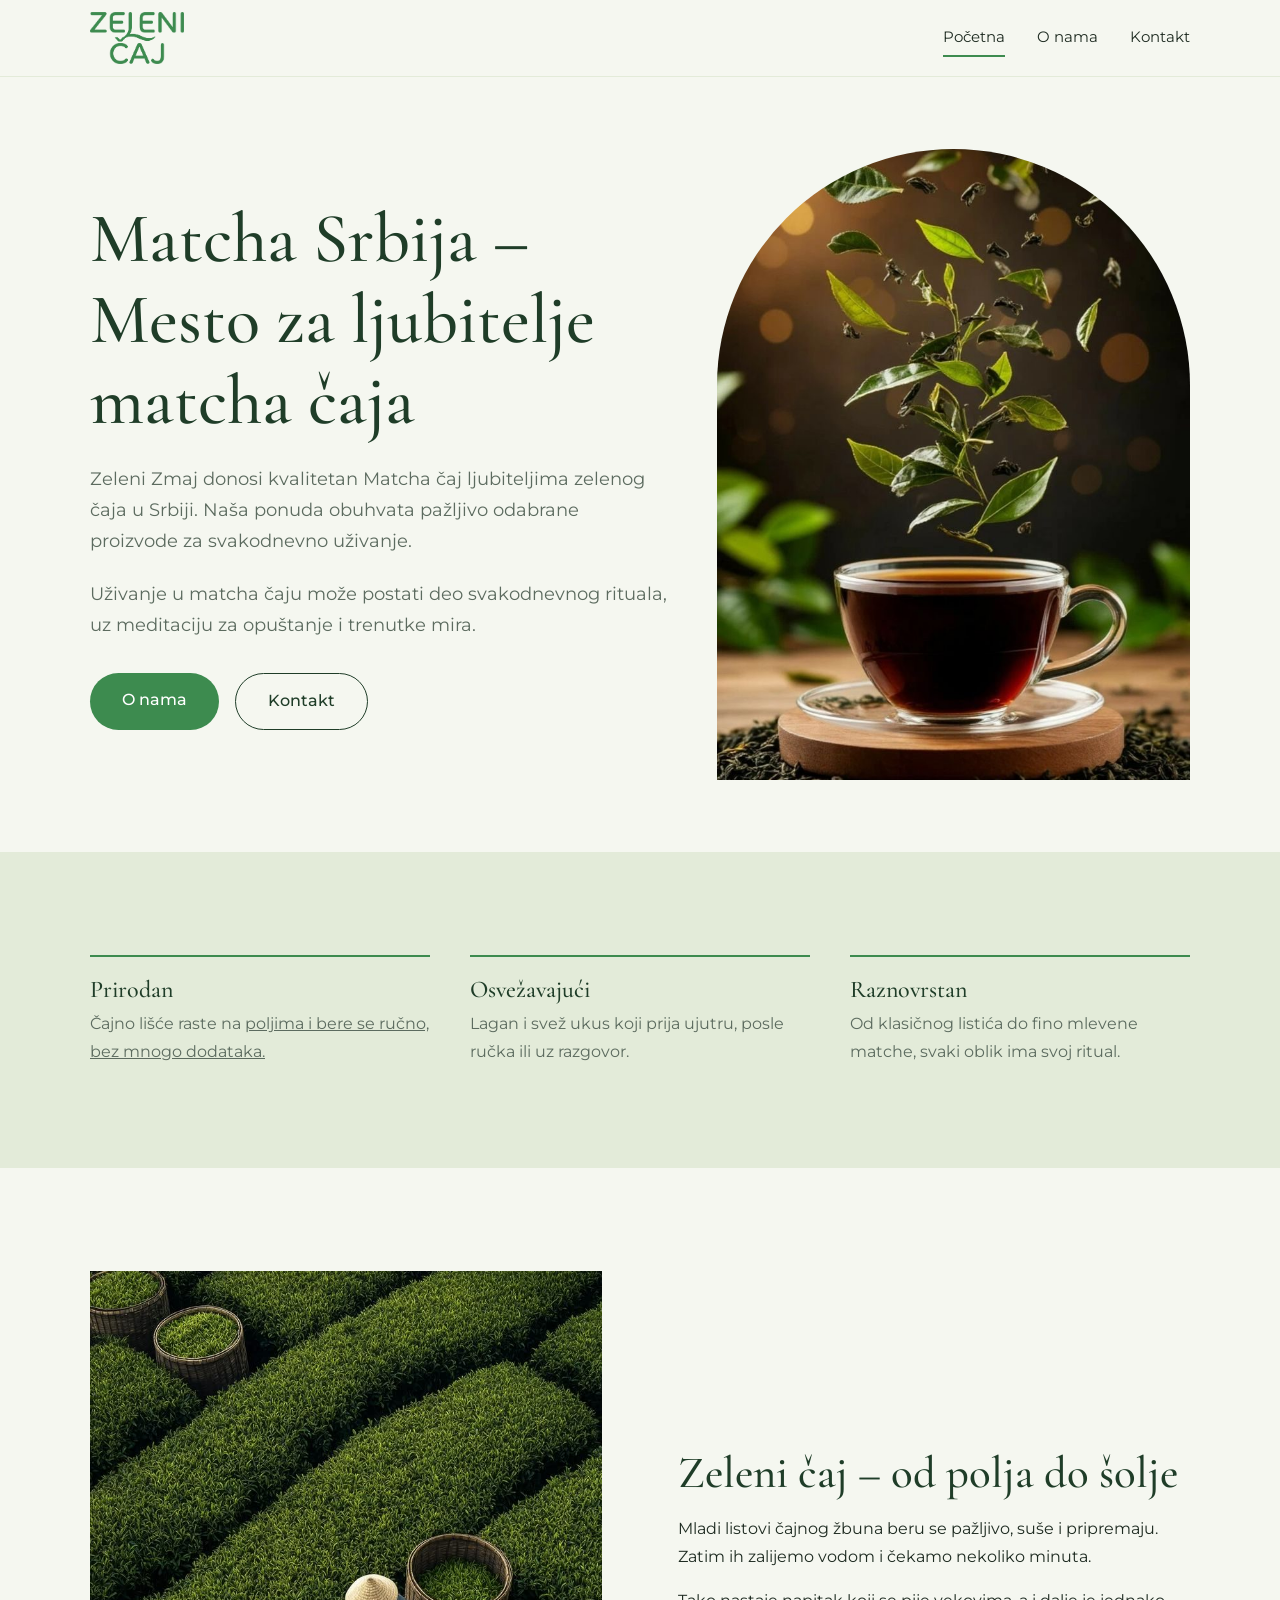
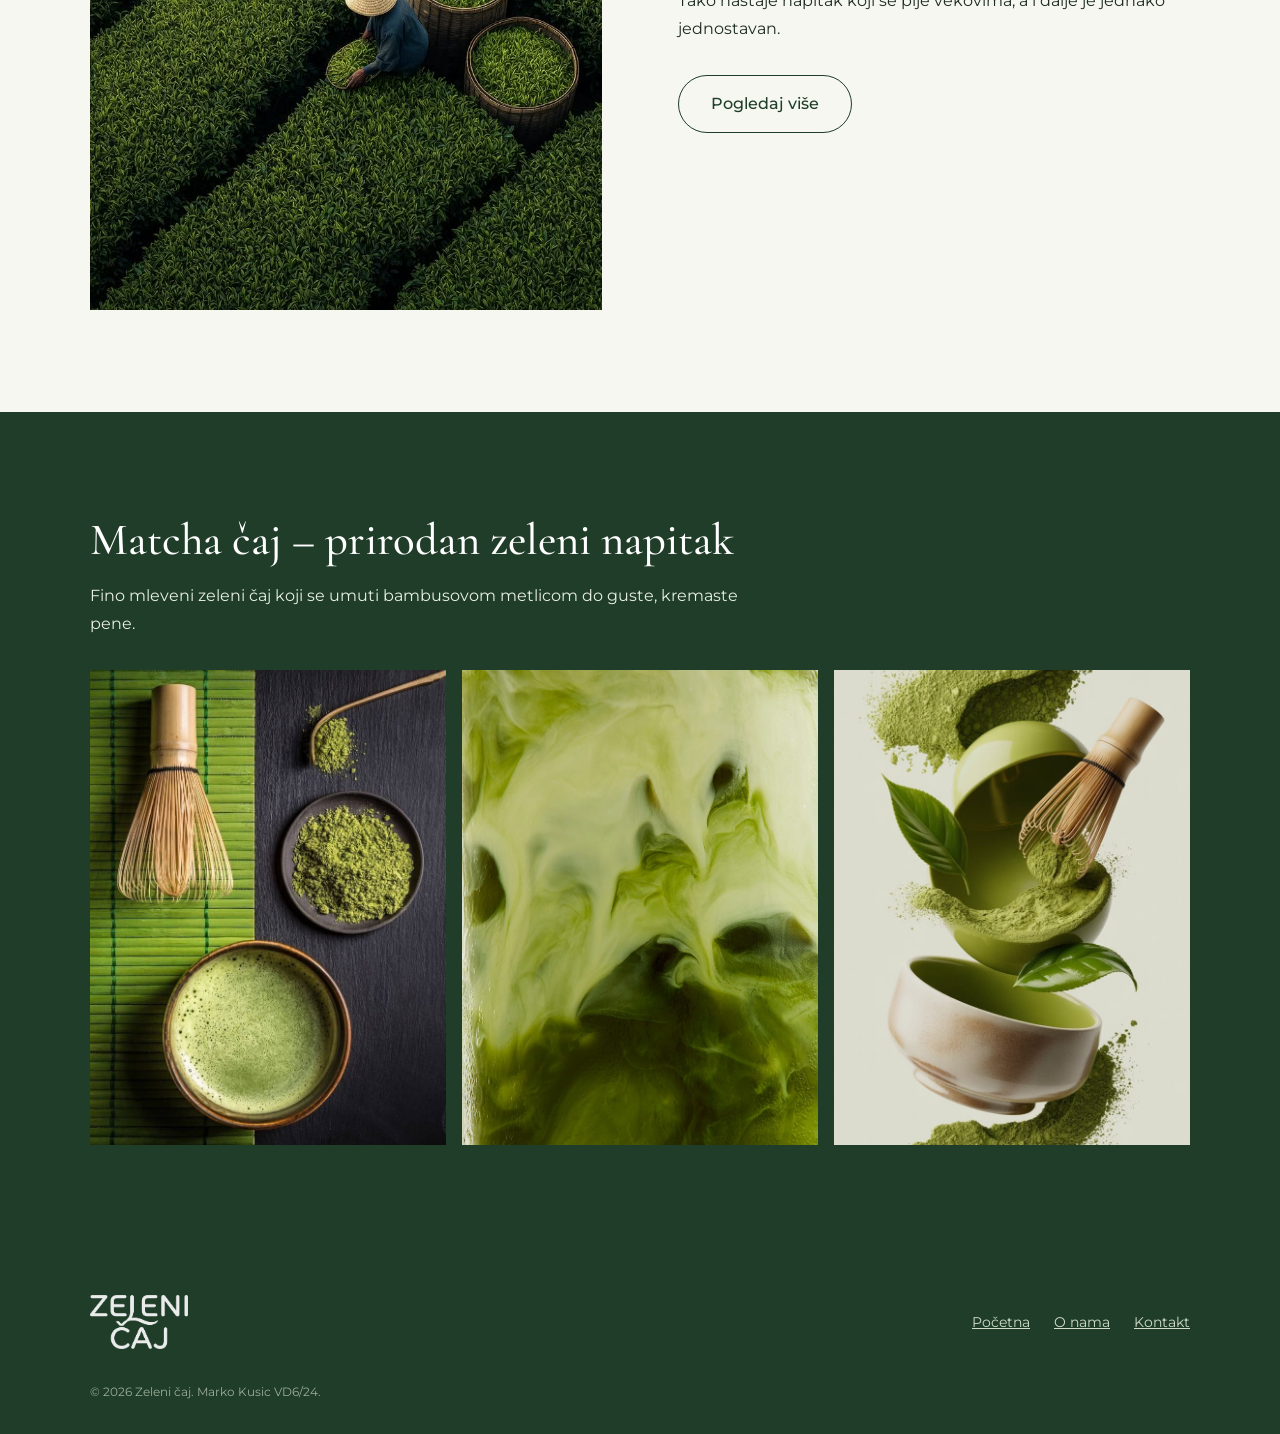
==== index.html @ 13970511 "Update index.html" ====
<!DOCTYPE html>
<html lang="sr">
<head>
<meta charset="UTF-8">
<meta name="viewport" content="width=device-width, initial-scale=1">
<meta name="author" content = "Marko Kusic VD6/24"> 
<title>Početna | Zeleni čaj</title>
<meta name="description" content="Zeleni čaj – prirodan i osvežavajući.">
<!-- 1. Title -->
    <title>Matcha Srbija – Matcha čaj i zeleni čaj | Zeleni Zmaj</title>

    <!-- 2. Meta Description -->
    <meta name="description" content="Otkrijte Matcha čaj u Srbiji i upoznajte prednosti zelenog čaja. Istražite ponudu, saznajte cenu zelenog čaja i otkrijte kako meditacija uz matchu doprinosi opuštanju.">

    <!-- 3. Meta Keywords -->
    <meta name="keywords" content="Meditacija za opuštanje, Matcha Srbija, čaj zeleni zmaj, zeleni čaj cena, Matcha čaj">
<link rel="icon" href="favicon/favicon.ico">
<link rel="preconnect" href="https://fonts.googleapis.com">
<link rel="stylesheet" href="https://fonts.googleapis.com/css2?family=Cormorant+Garamond:wght@400;500;600&family=Montserrat:wght@400;500&display=swap">
<link rel="stylesheet" href="css/style.css">
</head>
<body>
<header class="zaglavlje">
<div class="okvir zaglavlje-red">
<a href="index.html" class="logo"><img src="img/logo-mali.png" alt="Zeleni čaj – početna"></a>
<button class="meni-dugme" aria-expanded="false" aria-controls="meni">Meni</button>
<nav class="meni" id="meni"><a href="index.html" aria-current="page">Početna</a><a href="o-nama.html">O nama</a><a href="kontakt.html">Kontakt</a></nav>
</div>
</header>
<main>
<section class="okvir hero">
<div>
<h1>Matcha Srbija – Mesto za ljubitelje matcha čaja</h1>
<p>Zeleni Zmaj donosi kvalitetan Matcha čaj ljubiteljima
zelenog čaja u Srbiji. Naša ponuda obuhvata pažljivo
odabrane proizvode za svakodnevno uživanje.</p>
<p>
Uživanje u matcha čaju može postati deo svakodnevnog
rituala, uz meditaciju za opuštanje i trenutke mira.
</p>
<div class="dugmad"><a class="dugme" href="o-nama.html">O nama</a><a class="dugme obrub" href="kontakt.html">Kontakt</a></div>
</div>
<img class="luk" src="img/solja-listovi.jpg" alt="Matcha čaj za meditaciju i opuštanje">
</section>

<section class="sekcija svetla">
<div class="okvir tri">
<div><h3>Prirodan</h3><p>Čajno lišće raste na <a href = "https://freskavojvodine.jimdofree.com/polja-i-priroda-vojvodine/">poljima i bere se ručno, bez mnogo dodataka.</a></p></div>
<div><h3>Osvežavajući</h3><p>Lagan i svež ukus koji prija ujutru, posle ručka ili uz razgovor.</p></div>
<div><h3>Raznovrstan</h3><p>Od klasičnog listića do fino mlevene matche, svaki oblik ima svoj ritual.</p></div>
</div>
</section>

<section class="sekcija">
<div class="okvir dva">
<img src="img/polje.jpg" alt="Berač čaja među redovima čajnog žbunja">
<div>
<h2>Zeleni čaj – od polja do šolje</h2>
<p>Mladi listovi čajnog žbuna beru se pažljivo, suše i pripremaju. Zatim ih zalijemo vodom i čekamo nekoliko minuta.</p>
<p>Tako nastaje napitak koji se pije vekovima, a i dalje je jednako jednostavan.</p>
<div class="dugmad"><a class="dugme obrub" href="o-nama.html">Pogledaj više</a></div>
</div>
</div>
</section>

<section class="sekcija tamna">
<div class="okvir">
<h2>Matcha čaj – prirodan zeleni napitak</h2>
<p>Fino mleveni zeleni čaj koji se umuti bambusovom metlicom do guste, kremaste pene.</p>
<div class="traka">
<img src="img/set.jpg" alt="Matcha set sa metlicom, prahom i šoljom">
<img src="img/mleko.jpg" alt="Matcha pomešana sa mlekom">
<img src="img/lebdeci.jpg" alt="Matcha prah, listovi i činija">
</div>
</div>
</section>
</main>
<footer class="podnozje">
<div class="okvir">
<div class="podnozje-red">
<img src="img/logo-mali.png" alt="Zeleni čaj">
<nav><a href="index.html">Početna</a><a href="o-nama.html">O nama</a><a href="kontakt.html">Kontakt</a></nav>
</div>
<small>© 2026 Zeleni čaj. Marko Kusic VD6/24.</small>
</div>
</footer>
<script src="js/script.js"></script>
</body>
</html>
---- css/style.css ----
:root{--pozadina:#f5f7f0;--tekst:#1e2b21;--zelena:#3d8b4f;--tamna:#1f3d28;--svetla:#e3ebd9;--siva:#5c6b5f}
*{box-sizing:border-box;margin:0;padding:0}
html{scroll-behavior:smooth}
body{font-family:'Montserrat',system-ui,sans-serif;font-size:16px;line-height:1.75;color:var(--tekst);background:var(--pozadina)}
img{display:block;max-width:100%}
a{color:inherit}
:focus-visible{outline:2px solid var(--zelena);outline-offset:3px}
h1,h2,h3{font-family:'Cormorant Garamond',Georgia,serif;font-weight:500;line-height:1.15;color:var(--tamna)}
h1{font-size:clamp(2.6rem,6vw,4.4rem)}
h2{font-size:clamp(1.9rem,4vw,2.8rem);margin-bottom:1rem}
h3{font-size:1.5rem;margin-bottom:.4rem}
p{max-width:60ch}
.okvir{width:min(1100px,100% - 2.5rem);margin-inline:auto}
.sekcija{padding:clamp(3.5rem,8vw,6.5rem) 0}
.tamna{background:var(--tamna);color:#e8efe2}
.tamna h2{color:#fff}
.svetla{background:var(--svetla)}

/* zaglavlje */
.zaglavlje{position:sticky;top:0;z-index:10;background:var(--pozadina);border-bottom:1px solid var(--svetla)}
.zaglavlje-red{display:flex;align-items:center;justify-content:space-between;min-height:76px}
.logo img{height:52px;width:auto}
.meni{display:flex;gap:2rem}
.meni a{text-decoration:none;font-size:.95rem;padding:.3rem 0;border-bottom:2px solid transparent}
.meni a:hover,.meni a[aria-current]{border-color:var(--zelena)}
.meni-dugme{display:none;background:none;border:1px solid var(--zelena);color:var(--tamna);font:inherit;padding:.4rem 1rem;border-radius:2rem;cursor:pointer}

/* dugmad */
.dugme{display:inline-block;background:var(--zelena);color:#fff;text-decoration:none;font:inherit;font-weight:500;border:0;padding:.85rem 2rem;border-radius:3rem;cursor:pointer;transition:background .2s}
.dugme:hover{background:var(--tamna)}
.dugme.obrub{background:none;color:var(--tamna);border:1px solid var(--tamna)}
.dugme.obrub:hover{background:var(--tamna);color:#fff}
.dugmad{display:flex;flex-wrap:wrap;gap:1rem;margin-top:2rem}

/* početna */
.hero{display:grid;grid-template-columns:1.1fr .9fr;gap:3rem;align-items:center;padding:clamp(2rem,6vw,4.5rem) 0}
.hero p{margin-top:1.4rem;color:var(--siva);font-size:1.1rem}
.luk{border-radius:999px 999px 0 0;object-fit:cover;width:100%;aspect-ratio:3/4}
.tri{display:grid;grid-template-columns:repeat(3,1fr);gap:2.5rem}
.tri div{border-top:2px solid var(--zelena);padding-top:1.2rem}
.tri p{color:var(--siva)}
.dva{display:grid;grid-template-columns:1fr 1fr;gap:clamp(2rem,6vw,5rem);align-items:center}
.dva img{width:100%;aspect-ratio:4/5;object-fit:cover}
.dva p+p{margin-top:1rem}
.traka{display:grid;grid-template-columns:repeat(3,1fr);gap:1rem;margin-top:2rem}
.traka img{width:100%;aspect-ratio:3/4;object-fit:cover}

/* galerija */
.uvod{padding:clamp(3rem,7vw,5rem) 0 1rem}
.uvod p{margin-top:1rem;color:var(--siva)}
.galerija{columns:3 240px;column-gap:1rem}
.galerija img{width:100%;margin-bottom:1rem;cursor:zoom-in;break-inside:avoid}
.svetlo-okno{position:fixed;inset:0;background:rgba(20,35,25,.92);display:none;place-items:center;z-index:20;cursor:zoom-out;padding:1rem}
.svetlo-okno.otvoreno{display:grid}
.svetlo-okno img{max-height:92vh;width:auto;max-width:100%;object-fit:contain}

/* kontakt */
.kontakt{display:grid;grid-template-columns:1fr 1.1fr;gap:clamp(2rem,6vw,5rem);align-items:start}
.podaci p{margin-bottom:1rem}
.podaci strong{display:block;color:var(--tamna)}
.podaci img{margin-top:2rem;width:100%;max-width:340px;aspect-ratio:4/5;object-fit:cover}
form label{display:block;margin-bottom:1.2rem;font-weight:500;color:var(--tamna)}
form input,form textarea{display:block;width:100%;margin-top:.4rem;padding:.8rem 1rem;font:inherit;color:var(--tekst);background:#fff;border:1px solid #c5d2bc;border-radius:.6rem}
form textarea{min-height:150px;resize:vertical}
#status{margin-top:1rem;color:var(--zelena);font-weight:500;min-height:1.6em}

/* podnožje */
.podnozje{background:var(--tamna);color:#cfdcc8;padding:3rem 0 2rem;font-size:.9rem}
.podnozje-red{display:flex;flex-wrap:wrap;gap:2rem;justify-content:space-between;align-items:center}
.podnozje img{height:54px;width:auto;filter:brightness(0) invert(1);opacity:.9}
.podnozje nav{display:flex;gap:1.5rem}
.podnozje small{display:block;margin-top:2rem;opacity:.7}

@media(max-width:800px){
.meni-dugme{display:block}
.meni{display:none;position:absolute;top:76px;left:0;right:0;flex-direction:column;gap:0;background:var(--pozadina);padding:.5rem 1.25rem 1.2rem;border-bottom:1px solid var(--svetla)}
.meni.otvoren{display:flex}
.meni a{padding:.8rem 0;border-bottom:1px solid var(--svetla)}
.hero,.dva,.kontakt,.tri{grid-template-columns:1fr}
.hero img{max-width:380px;margin:0 auto}
.tri{gap:1.8rem}
.traka{grid-template-columns:1fr 1fr}.traka img:last-child{display:none}
}
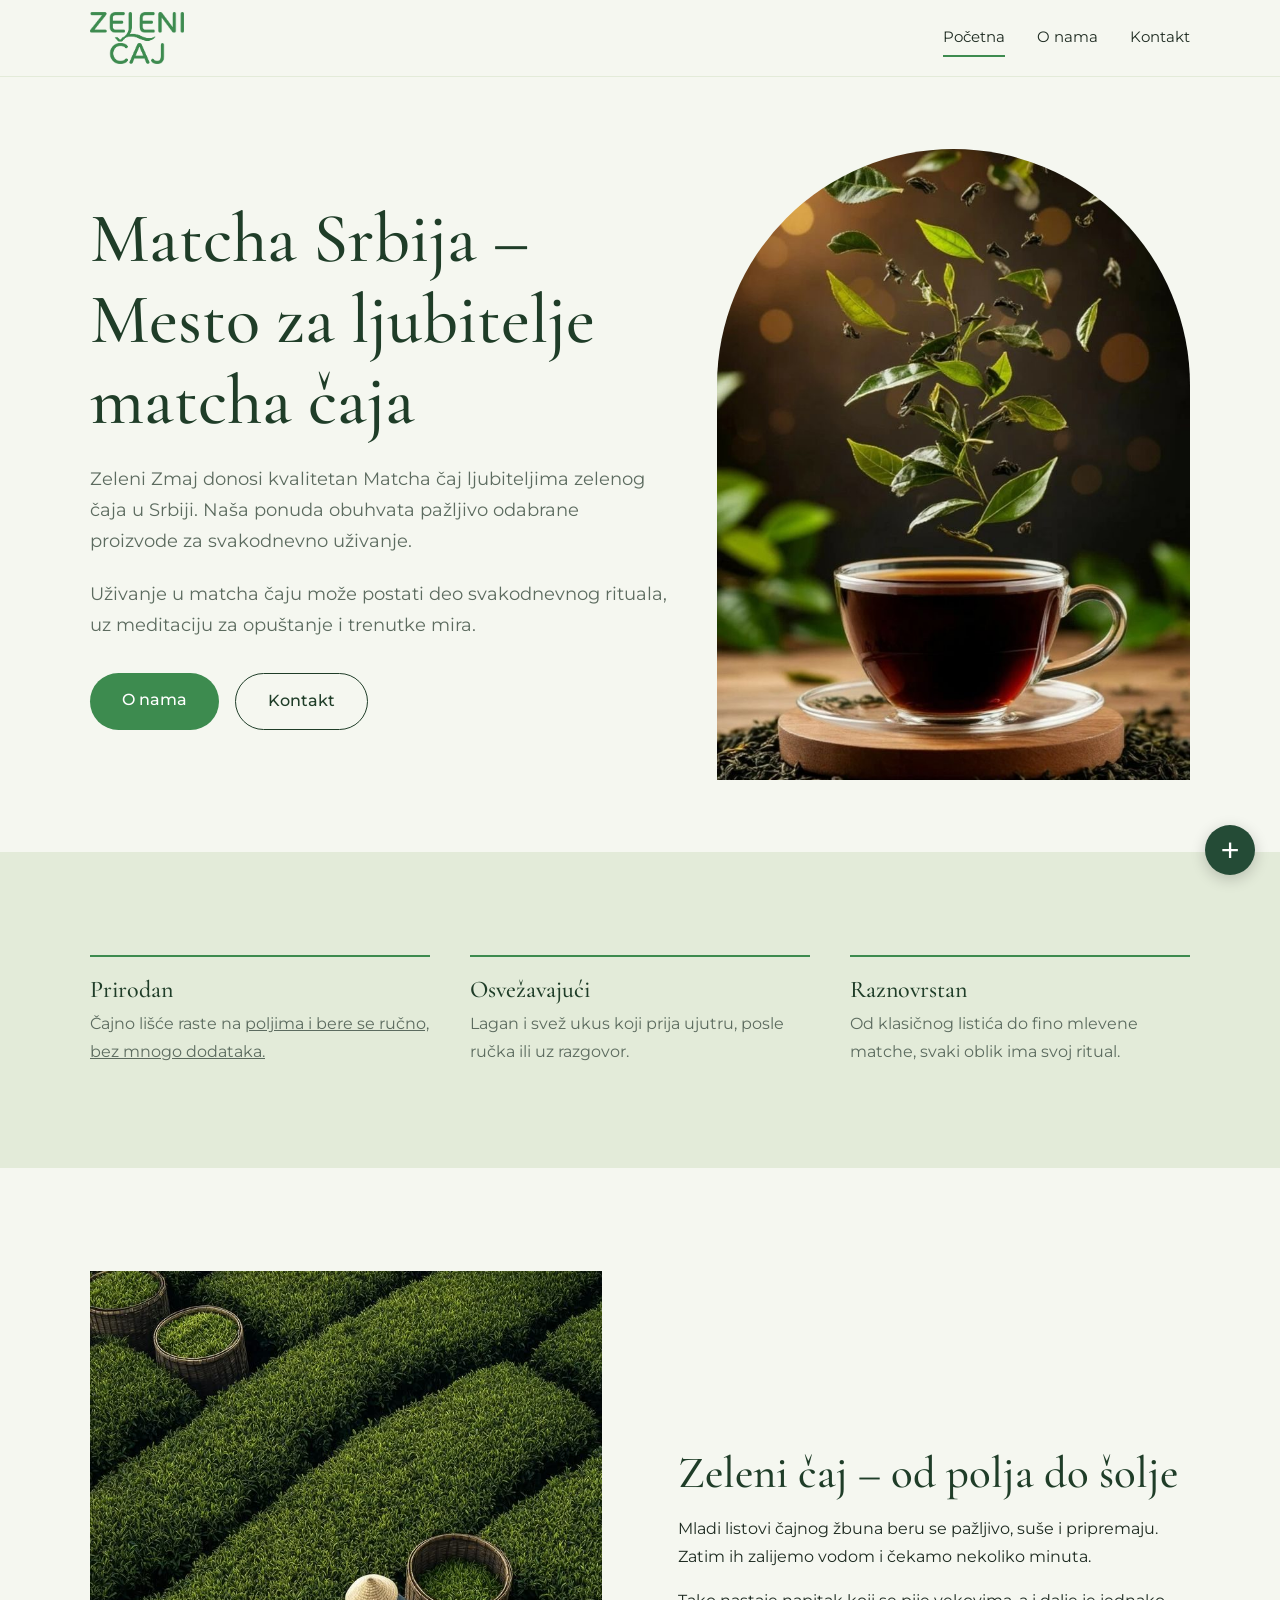
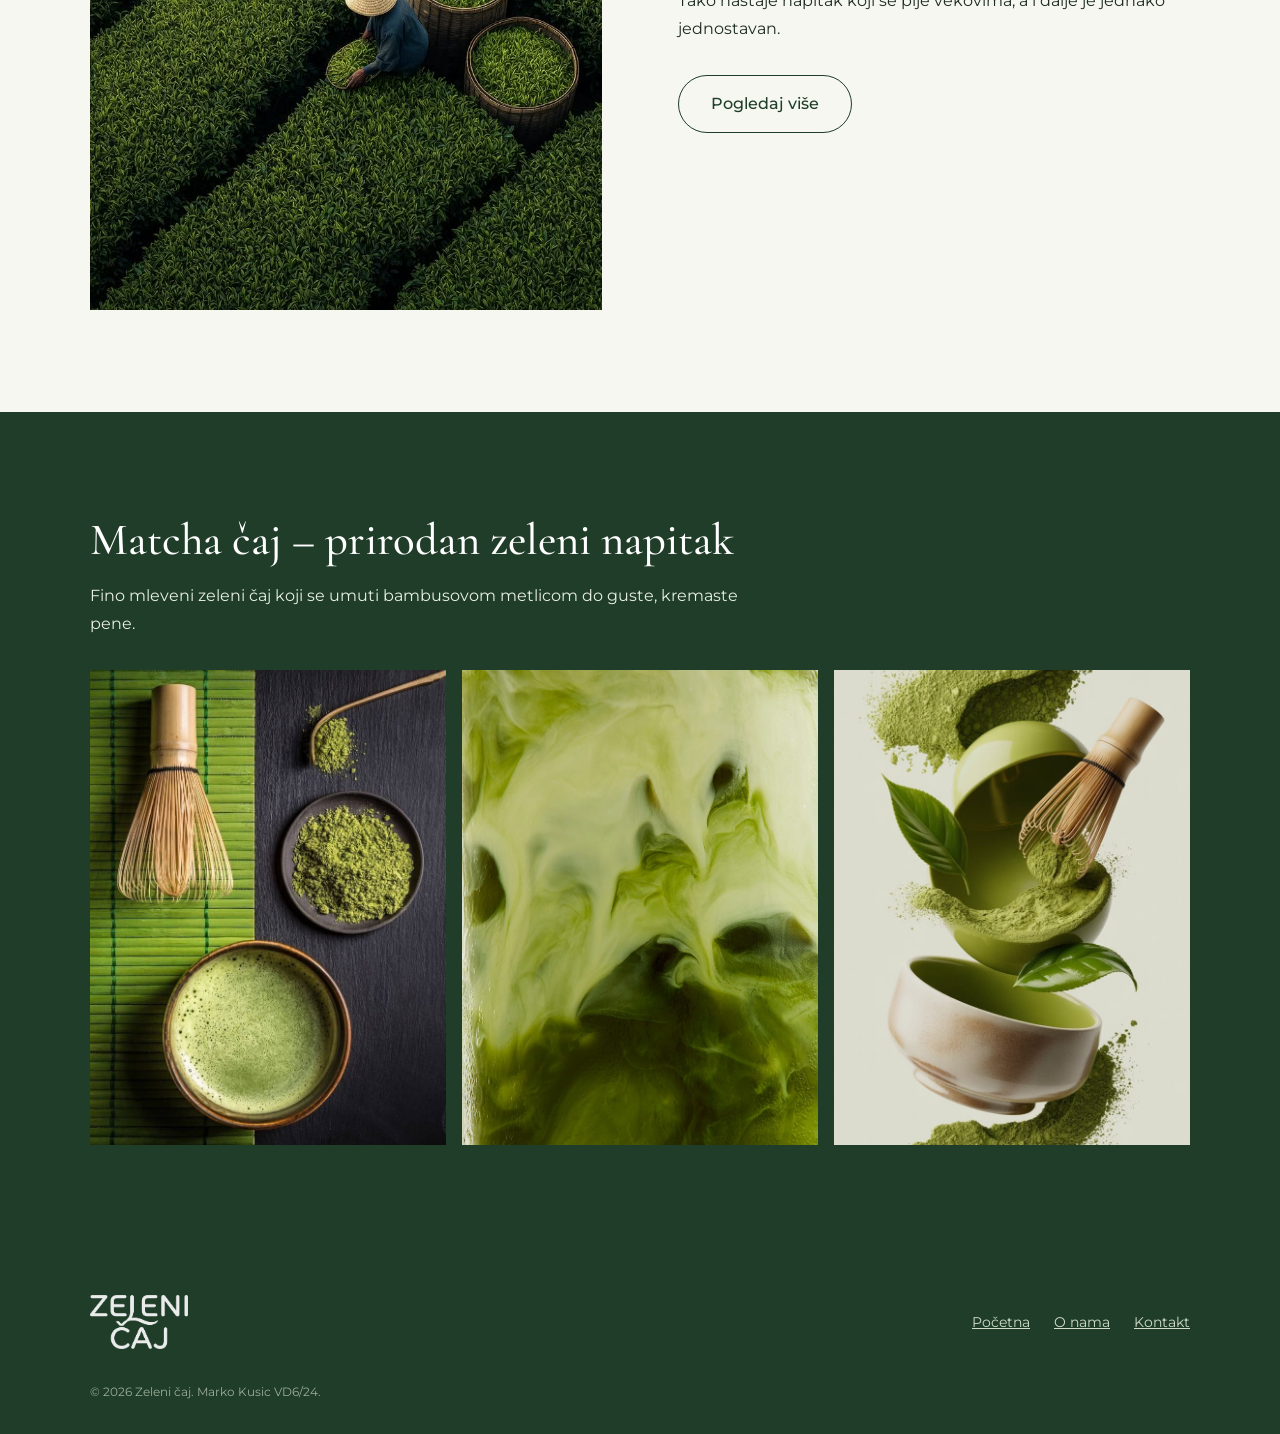
==== commit bf3bc9e3: "Update index.html" ====
--- a/index.html
+++ b/index.html
@@ -51,6 +51,112 @@
 </div>
 </section>
 
+    
+
+<div id="social-floating">
+
+    <div class="social-links">
+        <a href="https://www.instagram.com/" target="_blank" aria-label="Instagram">
+            <img src="https://cdn.simpleicons.org/instagram/FFFFFF" alt="Instagram">
+        </a>
+
+        <a href="https://www.facebook.com/" target="_blank" aria-label="Facebook">
+            <img src="https://cdn.simpleicons.org/facebook/FFFFFF" alt="Facebook">
+        </a>
+
+        <a href="https://wa.me/" target="_blank" aria-label="WhatsApp">
+            <img src="https://cdn.simpleicons.org/whatsapp/FFFFFF" alt="WhatsApp">
+        </a>
+    </div>
+
+    <button id="social-toggle" aria-label="Otvori društvene mreže">
+        <span id="social-icon">+</span>
+    </button>
+
+</div>
+
+<style>
+#social-floating {
+    position: fixed;
+    right: 25px;
+    bottom: 25px;
+    z-index: 99999;
+    display: flex;
+    flex-direction: column;
+    align-items: center;
+    gap: 12px;
+}
+
+#social-floating a,
+#social-toggle {
+    width: 50px;
+    height: 50px;
+    border: none;
+    border-radius: 50%;
+    background: #244b36;
+    display: flex;
+    align-items: center;
+    justify-content: center;
+    cursor: pointer;
+    box-shadow: 0 4px 15px rgba(0,0,0,0.2);
+    transition: 0.3s ease;
+}
+
+#social-floating a img {
+    width: 23px;
+    height: 23px;
+}
+
+#social-floating a {
+    opacity: 0;
+    visibility: hidden;
+    transform: translateY(15px);
+    transition: 0.3s ease;
+}
+
+#social-floating.active a {
+    opacity: 1;
+    visibility: visible;
+    transform: translateY(0);
+}
+
+#social-floating a:hover,
+#social-toggle:hover {
+    background: #527b5d;
+    transform: scale(1.1);
+}
+
+#social-toggle {
+    color: white;
+    font-size: 32px;
+    font-weight: 300;
+}
+
+@media (max-width: 600px) {
+    #social-floating {
+        right: 15px;
+        bottom: 15px;
+    }
+}
+</style>
+
+<script>
+const socialToggle = document.getElementById("social-toggle");
+const socialFloating = document.getElementById("social-floating");
+const socialIcon = document.getElementById("social-icon");
+
+socialToggle.addEventListener("click", function() {
+    socialFloating.classList.toggle("active");
+
+    socialIcon.textContent =
+        socialFloating.classList.contains("active") ? "×" : "+";
+});
+</script>
+
+
+
+
+    
 <section class="sekcija">
 <div class="okvir dva">
 <img src="img/polje.jpg" alt="Berač čaja među redovima čajnog žbunja">
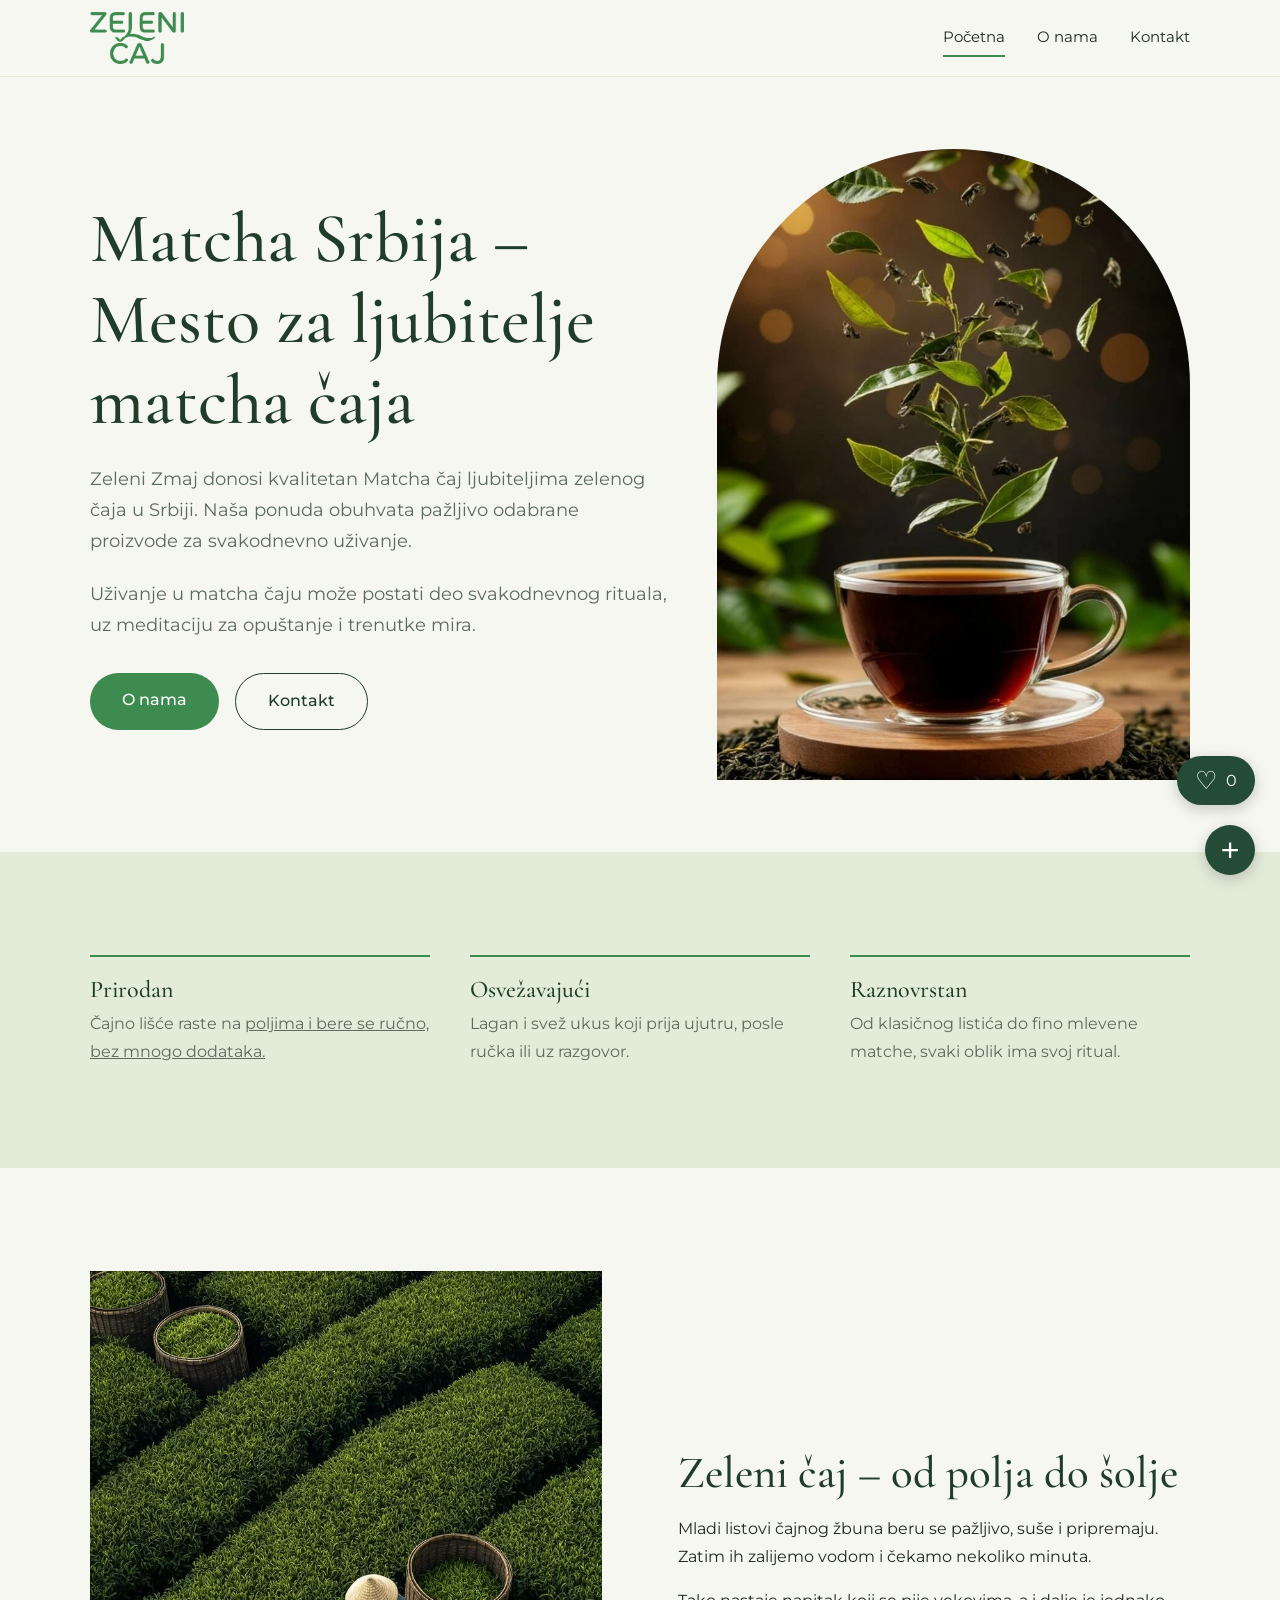
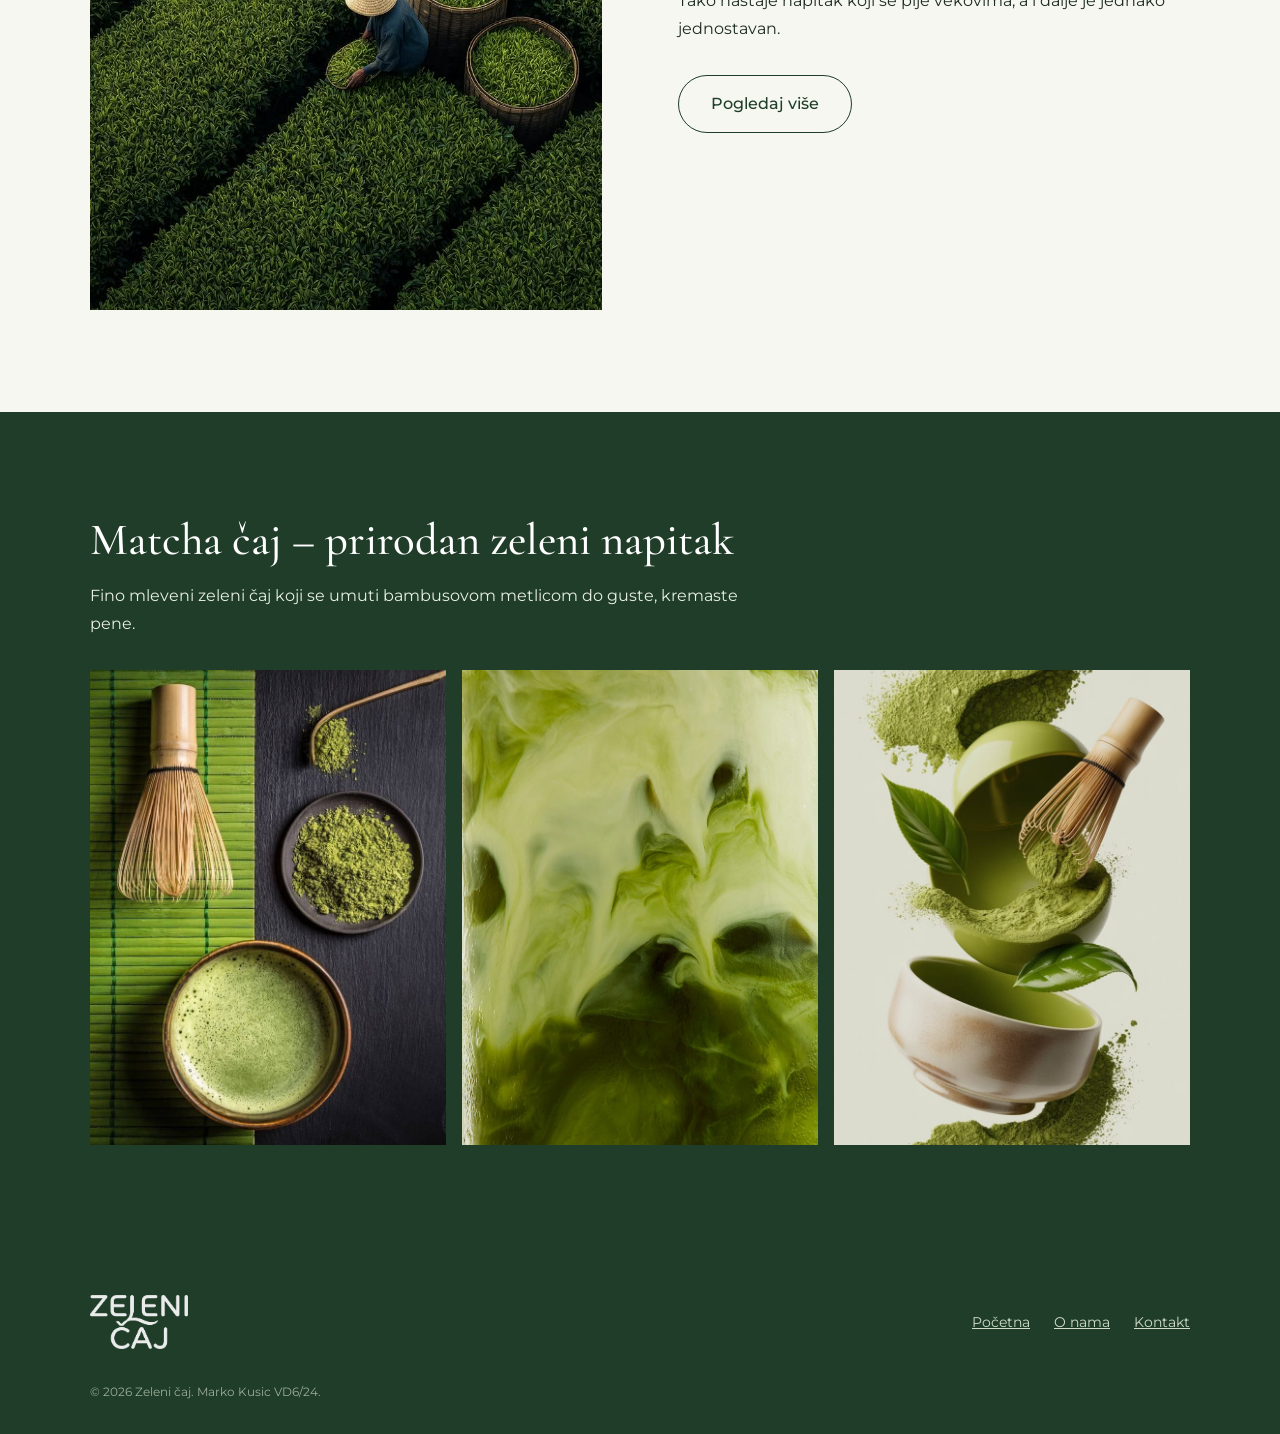
==== commit 864e4931: "Update index.html" ====
--- a/index.html
+++ b/index.html
@@ -155,6 +155,92 @@
 
 
 
+<!-- FLOATING LIKE BUTTON -->
+
+<div id="floating-like">
+    <button id="like-button" aria-label="Lajkuj sajt">
+        <span id="like-heart">♡</span>
+        <span id="like-count">0</span>
+    </button>
+</div>
+
+<style>
+#floating-like {
+    position: fixed;
+    right: 25px;
+    bottom: 95px;
+    z-index: 99999;
+}
+
+#like-button {
+    display: flex;
+    align-items: center;
+    gap: 9px;
+    padding: 12px 18px;
+    border: none;
+    border-radius: 50px;
+    background: #244b36;
+    color: white;
+    font-family: 'Montserrat', sans-serif;
+    font-size: 16px;
+    cursor: pointer;
+    box-shadow: 0 4px 15px rgba(0,0,0,0.2);
+    transition: 0.3s ease;
+}
+
+#like-heart {
+    font-size: 25px;
+    line-height: 1;
+}
+
+#like-button:hover {
+    transform: translateY(-4px);
+    background: #527b5d;
+}
+
+#like-button.liked {
+    background: #527b5d;
+}
+
+#like-button.liked #like-heart {
+    color: #ff6b81;
+}
+
+@media (max-width: 600px) {
+    #floating-like {
+        right: 15px;
+        bottom: 85px;
+    }
+}
+</style>
+
+<script>
+const likeButton = document.getElementById("like-button");
+const likeHeart = document.getElementById("like-heart");
+const likeCount = document.getElementById("like-count");
+
+let liked = false;
+let count = 0;
+
+likeButton.addEventListener("click", function() {
+    liked = !liked;
+
+    if (liked) {
+        count++;
+        likeHeart.textContent = "♥";
+        likeButton.classList.add("liked");
+    } else {
+        count--;
+        likeHeart.textContent = "♡";
+        likeButton.classList.remove("liked");
+    }
+
+    likeCount.textContent = count;
+});
+</script>
+
+
+    
 
     
 <section class="sekcija">
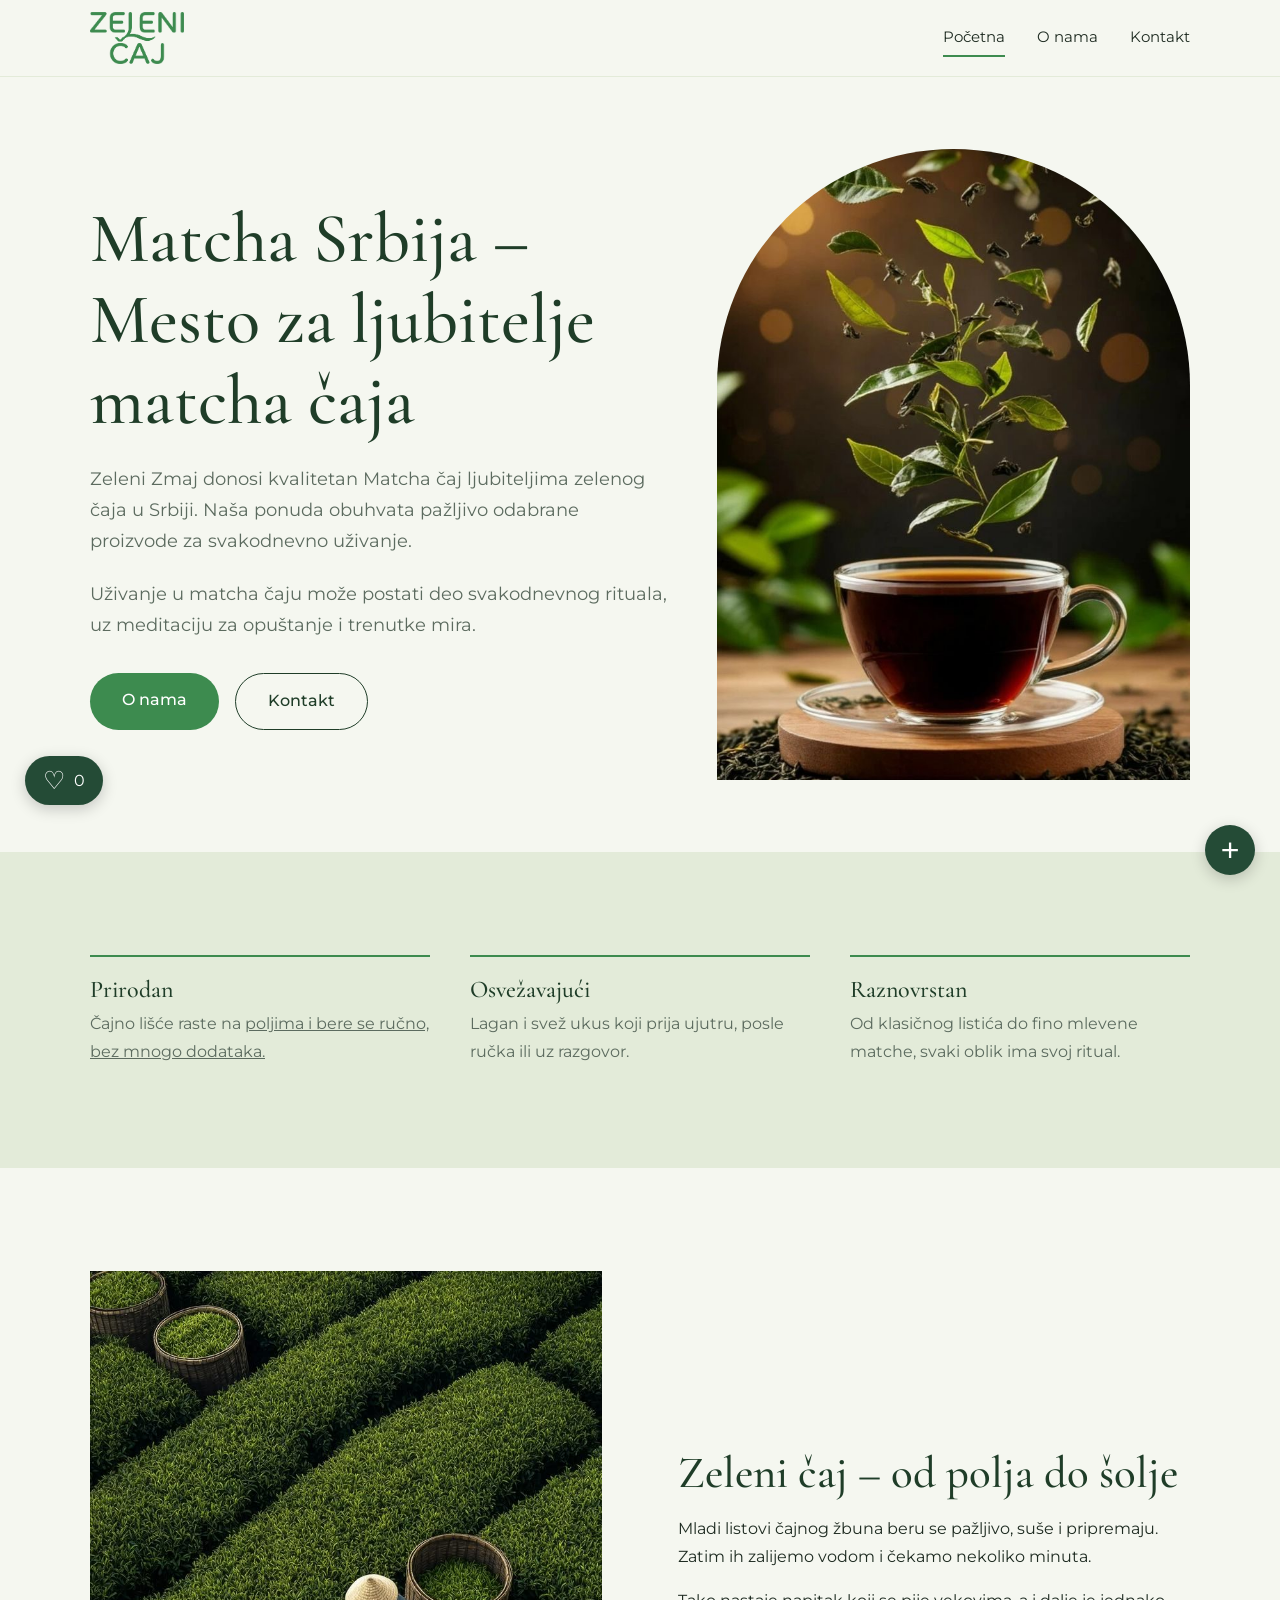
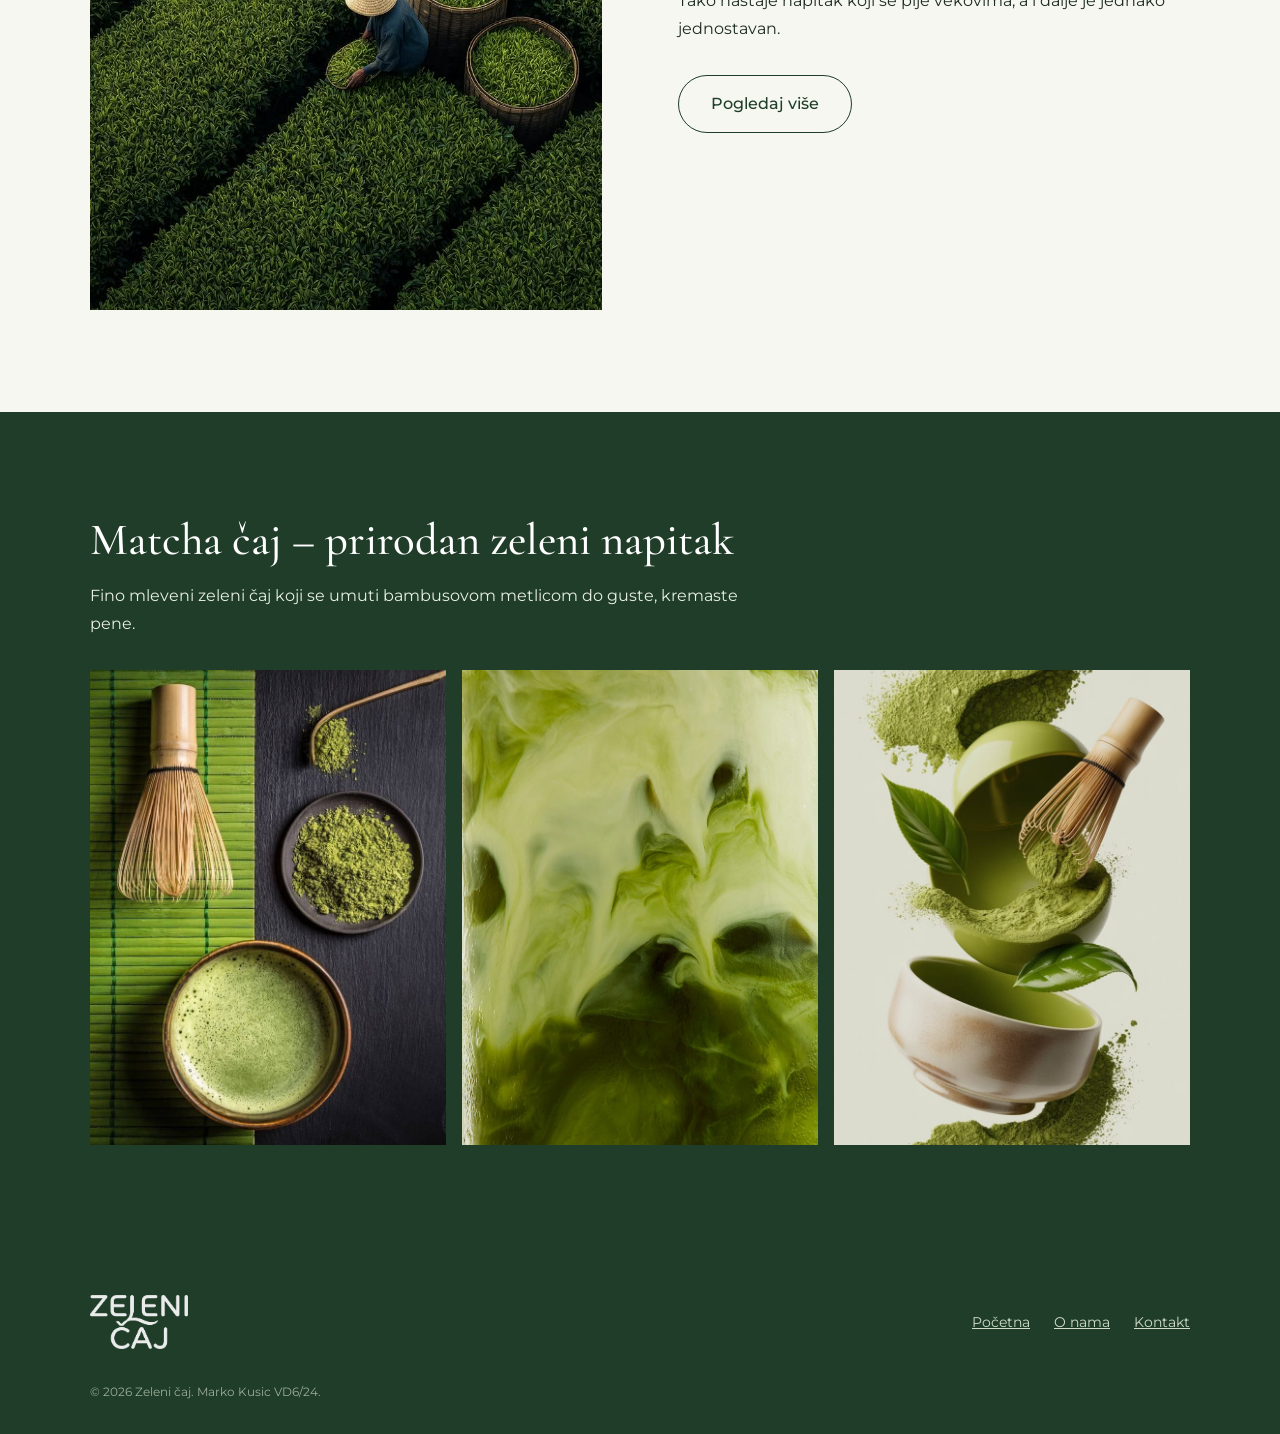
==== commit 65dbe9a7: "Update index.html" ====
--- a/index.html
+++ b/index.html
@@ -155,7 +155,7 @@
 
 
 
-<!-- FLOATING LIKE BUTTON -->
+
 
 <div id="floating-like">
     <button id="like-button" aria-label="Lajkuj sajt">
@@ -167,7 +167,7 @@
 <style>
 #floating-like {
     position: fixed;
-    right: 25px;
+    left: 25px;
     bottom: 95px;
     z-index: 99999;
 }
@@ -208,7 +208,7 @@
 
 @media (max-width: 600px) {
     #floating-like {
-        right: 15px;
+        left: 15px;
         bottom: 85px;
     }
 }
